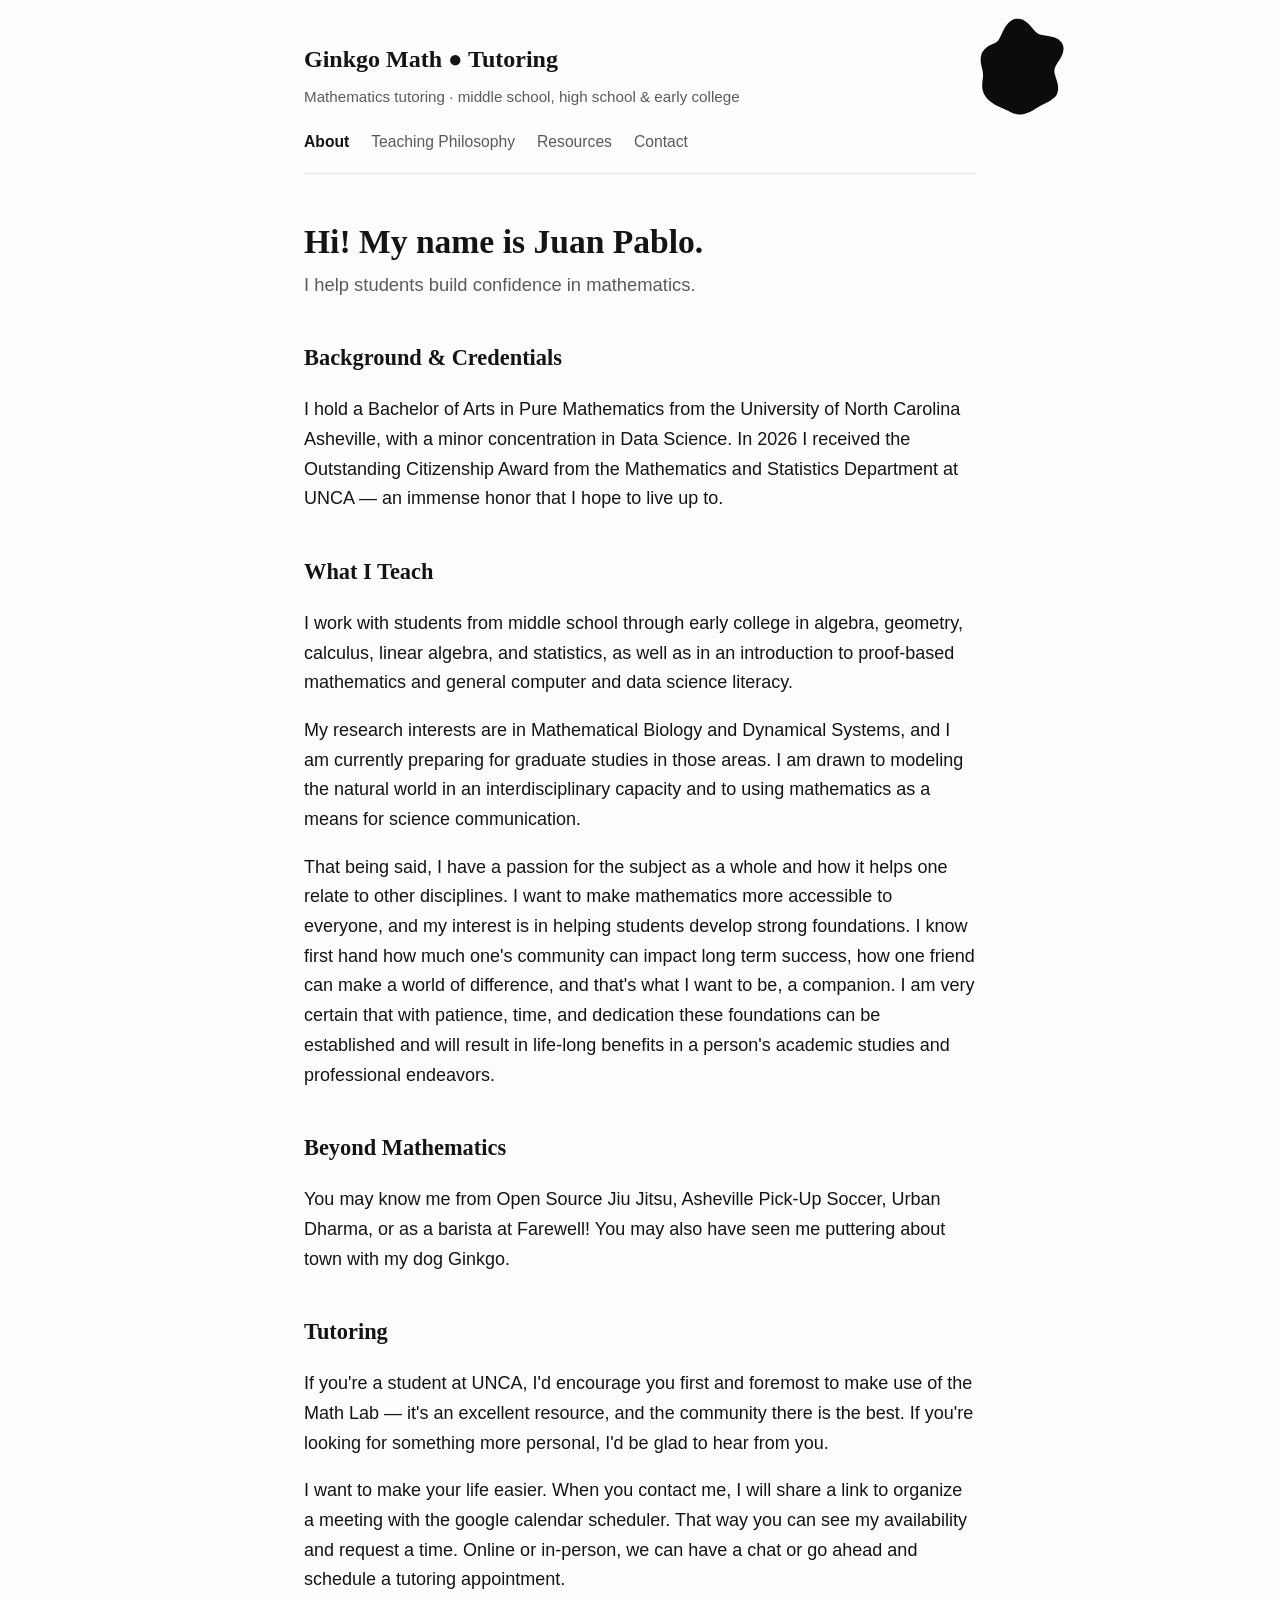
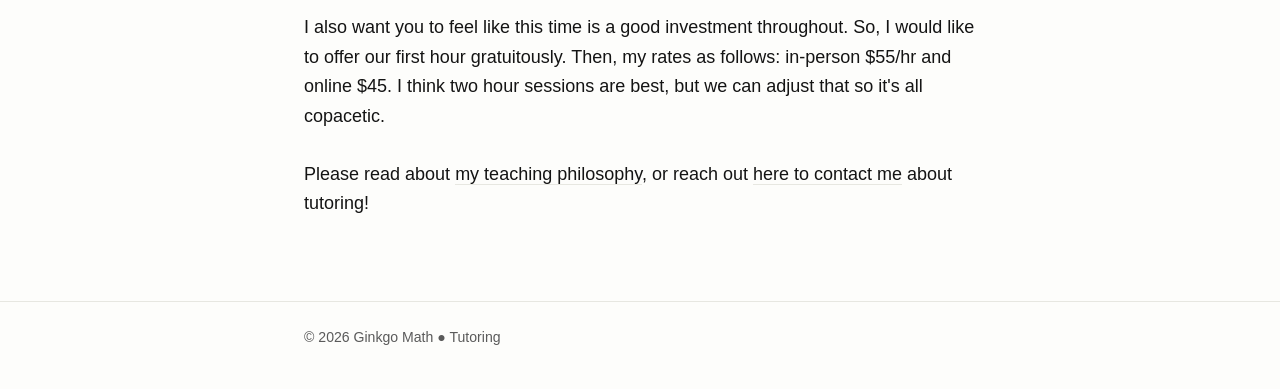
==== index.html @ 024a4784 "Enhance tutoring information and teaching philosophy Added sections on tutoring services and persona" ====
<!DOCTYPE html>
<!--
  ABOUT PAGE (home)
  Edit the text below. See README.md for a full editing guide.
-->
<html lang="en">
<head>
  <meta charset="utf-8">
  <meta name="viewport" content="width=device-width, initial-scale=1">
  <title>Ginkgo Math ● Tutoring</title>
  <meta name="description" content="Mathematics tutoring for middle school, high school, and early college students in Asheville.">
  <link rel="stylesheet" href="styles.css">
  <!-- animated inkblot background; remove this line to disable it -->
  <script defer src="assets/blob-bg.js"></script>
</head>
<body>
  <header class="site-header">
    <div class="container">
      <a class="brand" href="index.html">Ginkgo Math ● Tutoring</a>
      <p class="tagline">Mathematics tutoring · middle school, high school &amp; early college</p>
      <nav class="site-nav">
        <a href="index.html" class="active">About</a>
        <a href="philosophy.html">Teaching Philosophy</a>
        <a href="resources.html">Resources</a>
        <a href="contact.html">Contact</a>
      </nav>
    </div>
  </header>

  <main>
    <div class="container">
      <h1>Hi! My name is Juan Pablo.</h1>
      <p class="lead">
        I help students build confidence in mathematics.
      </p>

      <h2>Background &amp; Credentials</h2>
      <p>
        I hold a Bachelor of Arts in Pure Mathematics from the University of
        North Carolina Asheville, with a minor concentration in Data Science.
        In 2026 I received the Outstanding Citizenship Award from the
        Mathematics and Statistics Department at UNCA — an immense honor that
        I hope to live up to.
      </p>

      <h2>What I Teach</h2>
      
      <p>
        I work with students from middle school through early college in
        algebra, geometry, calculus, linear algebra, and statistics, as well
        as in an introduction to proof-based mathematics and general computer
        and data science literacy.
      </p>

      <p>
        My research interests are in Mathematical Biology and Dynamical
        Systems, and I am currently preparing for graduate studies in those
        areas. I am drawn to modeling the natural world in an interdisciplinary
        capacity and to using mathematics as a means for science communication.
      </p>

      <p>
        That being said, I have a passion for the subject as a whole and how it 
        helps one relate to other disciplines. I want to make mathematics 
        more accessible to everyone, and my interest is in helping students 
        develop strong foundations. I know first hand how much one's community 
        can impact long term success, how one friend can make a world of difference,
        and that's what I want to be, a companion. I am very certain that with patience, 
        time, and dedication these foundations can be established and will result
        in life-long benefits in a person's academic studies and professional endeavors.
      </p>

      <h2>Beyond Mathematics</h2>
      <p>
        You may know me from Open Source Jiu Jitsu, Asheville Pick-Up Soccer,
        Urban Dharma, or as a barista at Farewell! 
        You may also have seen me puttering about town with my dog Ginkgo. 
      </p> 
       
      <h2>Tutoring</h2>
      
      <p>
        If you're a student at UNCA, I'd encourage you first and foremost to
        make use of the Math Lab — it's an excellent resource, and the
        community there is the best. If you're looking for something more
        personal, I'd be glad to hear from you.
      </p>

       <p>
        I want to make your life easier. When you contact me, I will share 
         a link to organize a meeting with the google calendar scheduler. 
         That way you can see my availability and request a time. Online or in-person, 
         we can have a chat or go ahead and schedule a tutoring appointment.
      </p>

       <p>
        I also want you to feel like this time is a good investment throughout. 
        So, I would like to offer our first hour gratuitously. Then, my rates 
         as follows: in-person $55/hr and online $45. I think two hour sessions 
         are best, but we can adjust that so it's all copacetic. 
       </p>

      

      <p style="margin-top:28px;">
        Please read about <a href="philosophy.html">my teaching philosophy</a>,
        or reach out <a href="contact.html">here to contact me</a> about
        tutoring!
      </p>
    </div>
  </main>

  <footer class="site-footer">
    <div class="container">
      © <span id="year">2026</span> Ginkgo Math ● Tutoring
    </div>
  </footer>

  <!-- keeps the footer year current automatically -->
  <script>document.getElementById("year").textContent = new Date().getFullYear();</script>
</body>
</html>
---- styles.css ----
/* ============================================================
   SITE STYLES — Math Tutoring
   ------------------------------------------------------------
   You almost never need to touch the whole file.
   To re-theme the site, edit ONLY the variables in :root below.
   ============================================================ */

:root {
  /* ---------- COLORS (keep them light; text is near-black) ---------- */
  --color-bg:     #fdfdfb;  /* page background — very light */
  --color-text:   #141414;  /* main text — near-black */
  --color-muted:  #5a5a5a;  /* secondary / subtitle text */
  --color-link:   #141414;  /* link color */
  --color-rule:   #e7e7e1;  /* thin divider lines */

  /* ---------- FONTS ---------- */
  /* Headings use a serif for an academic feel; body uses a clean sans.
     Both are built into every device, so the site loads instantly with
     no external font downloads. */
  --font-heading: Georgia, "Times New Roman", serif;
  --font-body:    -apple-system, BlinkMacSystemFont, "Segoe UI", Roboto,
                  Helvetica, Arial, sans-serif;

  /* ---------- LAYOUT ---------- */
  --max-width: 720px;       /* content column width */

  /* ---------- CORNER ORNAMENT ---------- */
  /* How visible the little animated inkblot in the corner is
     (assets/blob-bg.js). 1 = solid black, lower = softer. */
  --ornament-opacity: 0.95;
  /* Size of the ornament (it's a square). */
  --ornament-size: 130px;
}

/* ---------- RESET / BASE ---------- */
* { box-sizing: border-box; }

html { -webkit-text-size-adjust: 100%; }

body {
  margin: 0;
  background: var(--color-bg);
  color: var(--color-text);
  font-family: var(--font-body);
  font-size: 18px;
  line-height: 1.65;
  /* keeps the footer at the bottom on short pages */
  min-height: 100vh;
  display: flex;
  flex-direction: column;
}

/* ---------- ANIMATED CORNER ORNAMENT ----------
   The morphing inkblot (assets/blob-bg.js) draws into a canvas inside this
   box. It scrolls with the page and is parked at the top-right, up by the
   header. Size/opacity come from the --ornament-* variables above. To nudge
   its exact position, edit `top` / `right` below. */
#blob-bg {
  position: absolute;
  top: 6px;
  right: -6px;                /* small screens: tuck into the top-right corner */
  width: calc(var(--ornament-size) * 0.62);
  height: calc(var(--ornament-size) * 0.62);
  z-index: 10;
  pointer-events: none;
  opacity: var(--ornament-opacity);
}
#blob-bg canvas { display: block; }

/* wide screens have room for the full-size ornament, just outside the right
   edge of the centered content column. */
@media (min-width: 1000px) {
  #blob-bg {
    top: 4px;
    right: calc(50% - (var(--max-width) / 2) - var(--ornament-size) * 0.66);
    width: var(--ornament-size);
    height: var(--ornament-size);
  }
}

/* ---------- LINKS ---------- */
a {
  color: var(--color-link);
  text-decoration: none;
  border-bottom: 1px solid var(--color-rule);
  transition: border-color 0.15s ease;
}
a:hover { border-bottom-color: var(--color-text); }

/* ---------- LAYOUT CONTAINER ---------- */
.container {
  width: 100%;
  max-width: var(--max-width);
  margin: 0 auto;
  padding: 0 24px;
}

/* ---------- HEADER / NAV ---------- */
.site-header {
  padding: 40px 0 8px;
}
.brand {
  font-family: var(--font-heading);
  font-size: 1.5rem;
  font-weight: 700;
  border: none;
  display: inline-block;
}
.brand:hover { border: none; }
.tagline {
  color: var(--color-muted);
  font-size: 0.95rem;
  margin: 4px 0 0;
}

.site-nav {
  margin-top: 20px;
  padding-bottom: 18px;
  border-bottom: 1px solid var(--color-rule);
  display: flex;
  flex-wrap: wrap;
  gap: 22px;
}
.site-nav a {
  border: none;
  color: var(--color-muted);
  font-size: 0.98rem;
}
.site-nav a:hover { color: var(--color-text); }
/* the current page's link is highlighted via class="active" */
.site-nav a.active { color: var(--color-text); font-weight: 600; }

/* ---------- MAIN CONTENT ---------- */
main {
  flex: 1;
  padding: 40px 0 64px;
}

h1 {
  font-family: var(--font-heading);
  font-size: 2.1rem;
  line-height: 1.2;
  margin: 0 0 8px;
}
h2 {
  font-family: var(--font-heading);
  font-size: 1.4rem;
  margin: 40px 0 10px;
}
.lead {
  color: var(--color-muted);
  font-size: 1.15rem;
  margin: 0 0 8px;
}

ul { padding-left: 1.2em; }
li { margin: 6px 0; }

/* a simple stacked list for resources / offerings */
.cards { margin-top: 8px; }
.card {
  padding: 18px 0;
  border-bottom: 1px solid var(--color-rule);
}
.card h3 {
  margin: 0 0 4px;
  font-size: 1.1rem;
}
.card p { margin: 0; color: var(--color-muted); }

/* pull-quote (used for the Russell quote on the philosophy page) */
blockquote {
  margin: 28px 0;
  padding: 2px 0 2px 22px;
  border-left: 3px solid var(--color-rule);
  font-family: var(--font-heading);
  font-style: italic;
  font-size: 1.18rem;
  line-height: 1.5;
}
blockquote cite {
  display: block;
  margin-top: 12px;
  font-family: var(--font-body);
  font-style: normal;
  font-size: 0.9rem;
  color: var(--color-muted);
}

/* contact details block */
.contact-line {
  font-size: 1.15rem;
  margin: 10px 0;
}
.contact-label {
  display: inline-block;
  min-width: 90px;
  color: var(--color-muted);
}

/* ---------- FOOTER ---------- */
.site-footer {
  border-top: 1px solid var(--color-rule);
  padding: 24px 0 40px;
  color: var(--color-muted);
  font-size: 0.88rem;
}

/* ---------- SMALL SCREENS ---------- */
@media (max-width: 480px) {
  body { font-size: 17px; }
  h1 { font-size: 1.8rem; }
  .site-header { padding-top: 28px; }
}
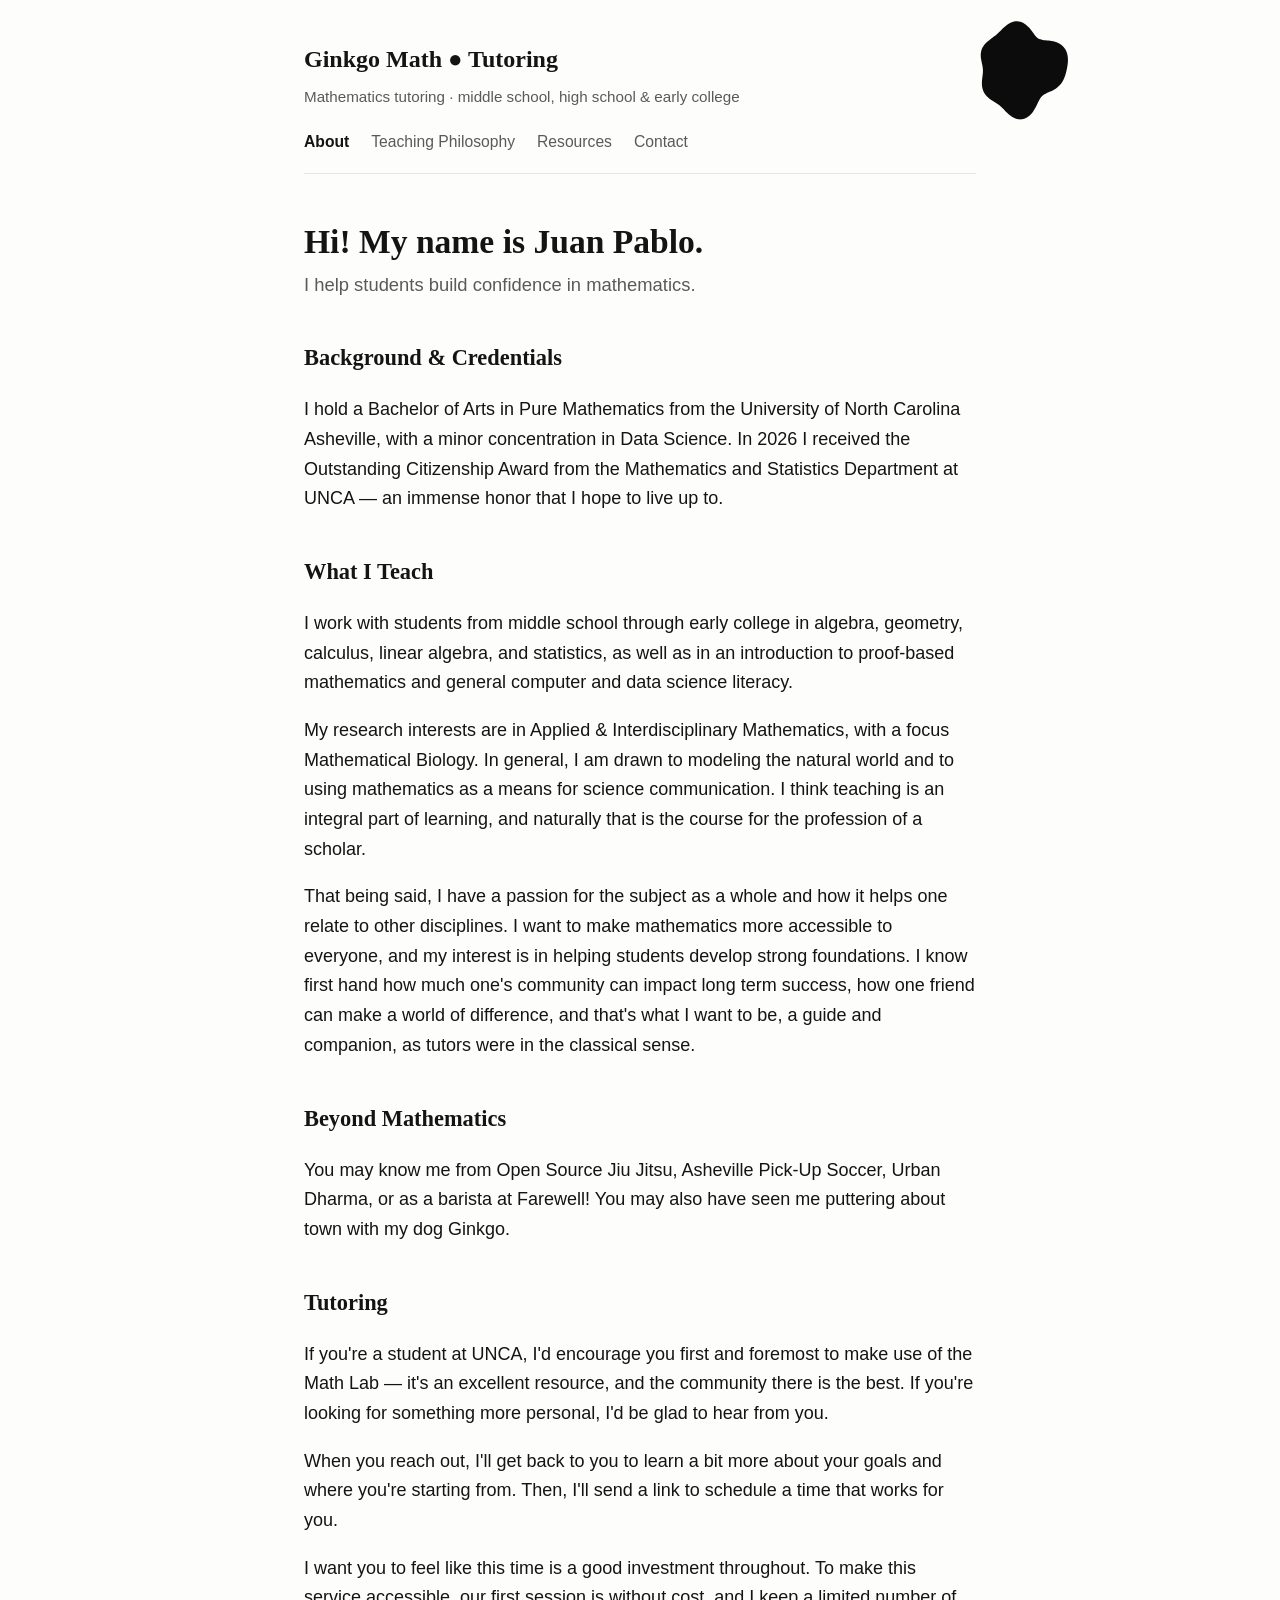
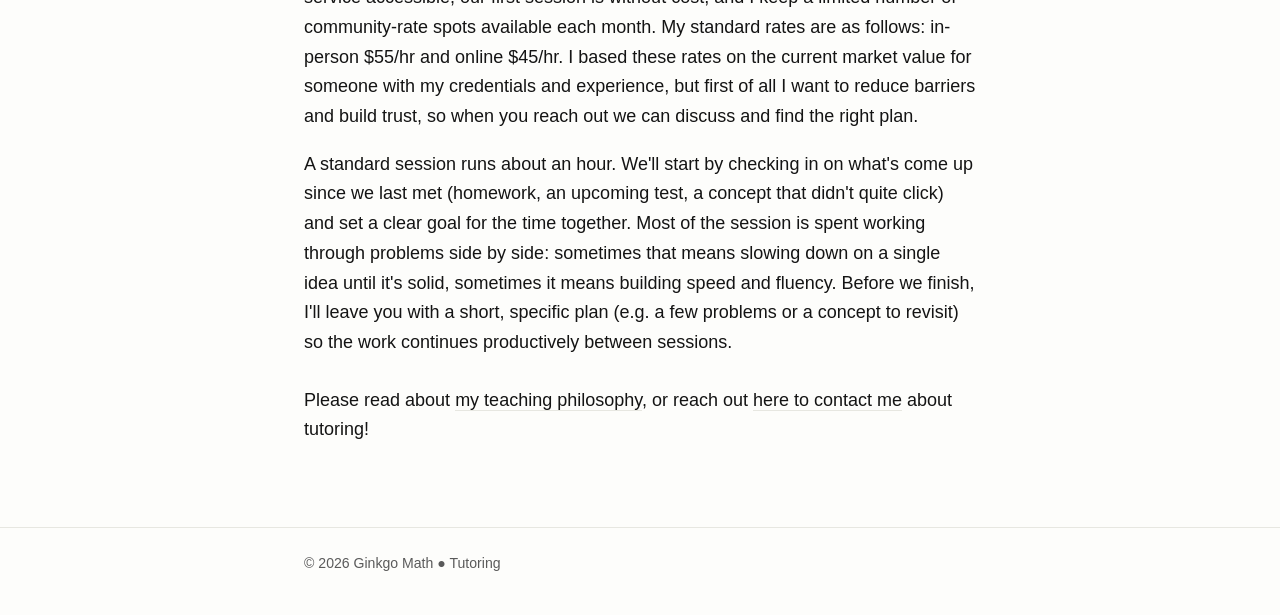
==== commit 92c6eb21: "Revise personal statement and tutoring details Updated research interests and tutoring approach for " ====
--- a/index.html
+++ b/index.html
@@ -53,10 +53,11 @@
       </p>
 
       <p>
-        My research interests are in Mathematical Biology and Dynamical
-        Systems, and I am currently preparing for graduate studies in those
-        areas. I am drawn to modeling the natural world in an interdisciplinary
-        capacity and to using mathematics as a means for science communication.
+        My research interests are in Applied & Interdisciplinary Mathematics, with a focus
+        Mathematical Biology. In general, I am drawn to modeling the natural world 
+        and to using mathematics as a means for science communication.
+        I think teaching is an integral part of learning, and naturally that is 
+        the course for the profession of a scholar. 
       </p>
 
       <p>
@@ -65,9 +66,7 @@
         more accessible to everyone, and my interest is in helping students 
         develop strong foundations. I know first hand how much one's community 
         can impact long term success, how one friend can make a world of difference,
-        and that's what I want to be, a companion. I am very certain that with patience, 
-        time, and dedication these foundations can be established and will result
-        in life-long benefits in a person's academic studies and professional endeavors.
+        and that's what I want to be, a guide and companion, as tutors were in the classical sense.
       </p>
 
       <h2>Beyond Mathematics</h2>
@@ -87,19 +86,24 @@
       </p>
 
        <p>
-        I want to make your life easier. When you contact me, I will share 
-         a link to organize a meeting with the google calendar scheduler. 
-         That way you can see my availability and request a time. Online or in-person, 
-         we can have a chat or go ahead and schedule a tutoring appointment.
+       When you reach out, I'll get back to you to learn a bit more about your goals and where you're starting from. 
+       Then, I'll send a link to schedule a time that works for you.
       </p>
 
        <p>
-        I also want you to feel like this time is a good investment throughout. 
-        So, I would like to offer our first hour gratuitously. Then, my rates 
-         as follows: in-person $55/hr and online $45. I think two hour sessions 
-         are best, but we can adjust that so it's all copacetic. 
+        I want you to feel like this time is a good investment throughout.
+        To make this service accessible, our first session is without cost, and 
+        I keep a limited number of community-rate spots available each month.
+        My standard rates are as follows: in-person $55/hr and online $45/hr. 
+        I based these rates on the current market value 
+        for someone with my credentials and experience, but first of all I want 
+        to reduce barriers and build trust, so when you 
+        reach out we can discuss and find the right plan. 
        </p>
 
+      <p>
+        A standard session runs about an hour. We'll start by checking in on what's come up since we last met (homework, an upcoming test, a concept that didn't quite click) and set a clear goal for the time together. Most of the session is spent working through problems side by side: sometimes that means slowing down on a single idea until it's solid, sometimes it means building speed and fluency. Before we finish, I'll leave you with a short, specific plan (e.g. a few problems or a concept to revisit) so the work continues productively between sessions.
+       </p>
       
 
       <p style="margin-top:28px;">
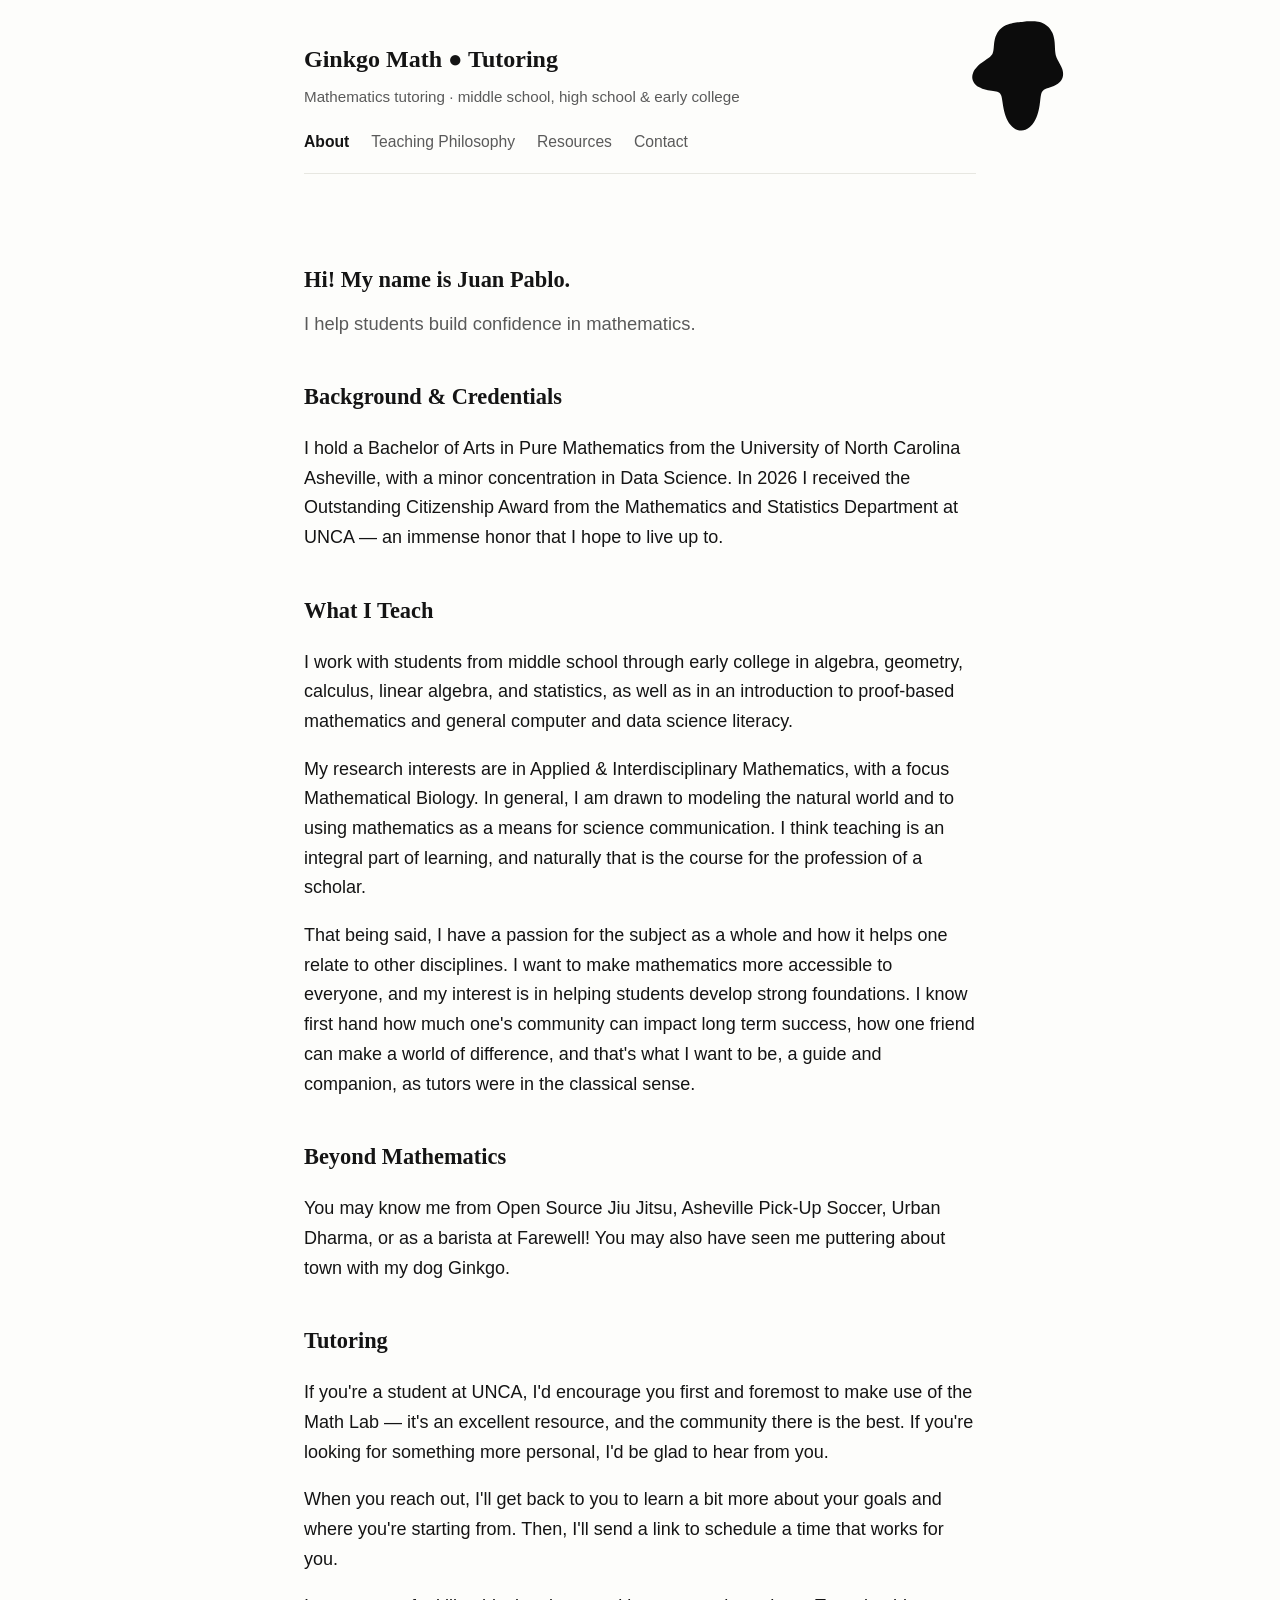
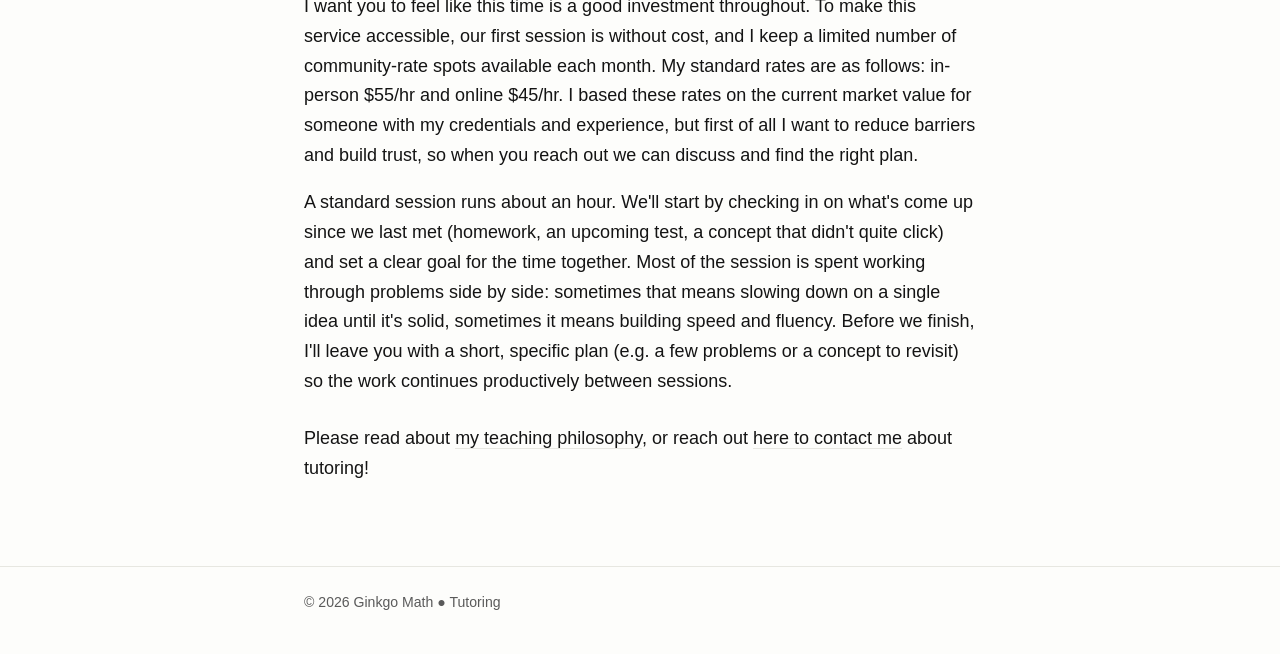
==== commit 6f231e61: "Change header from h1 to h2" ====
--- a/index.html
+++ b/index.html
@@ -29,7 +29,7 @@
 
   <main>
     <div class="container">
-      <h1>Hi! My name is Juan Pablo.</h1>
+      <h2>Hi! My name is Juan Pablo.</h2>
       <p class="lead">
         I help students build confidence in mathematics.
       </p>
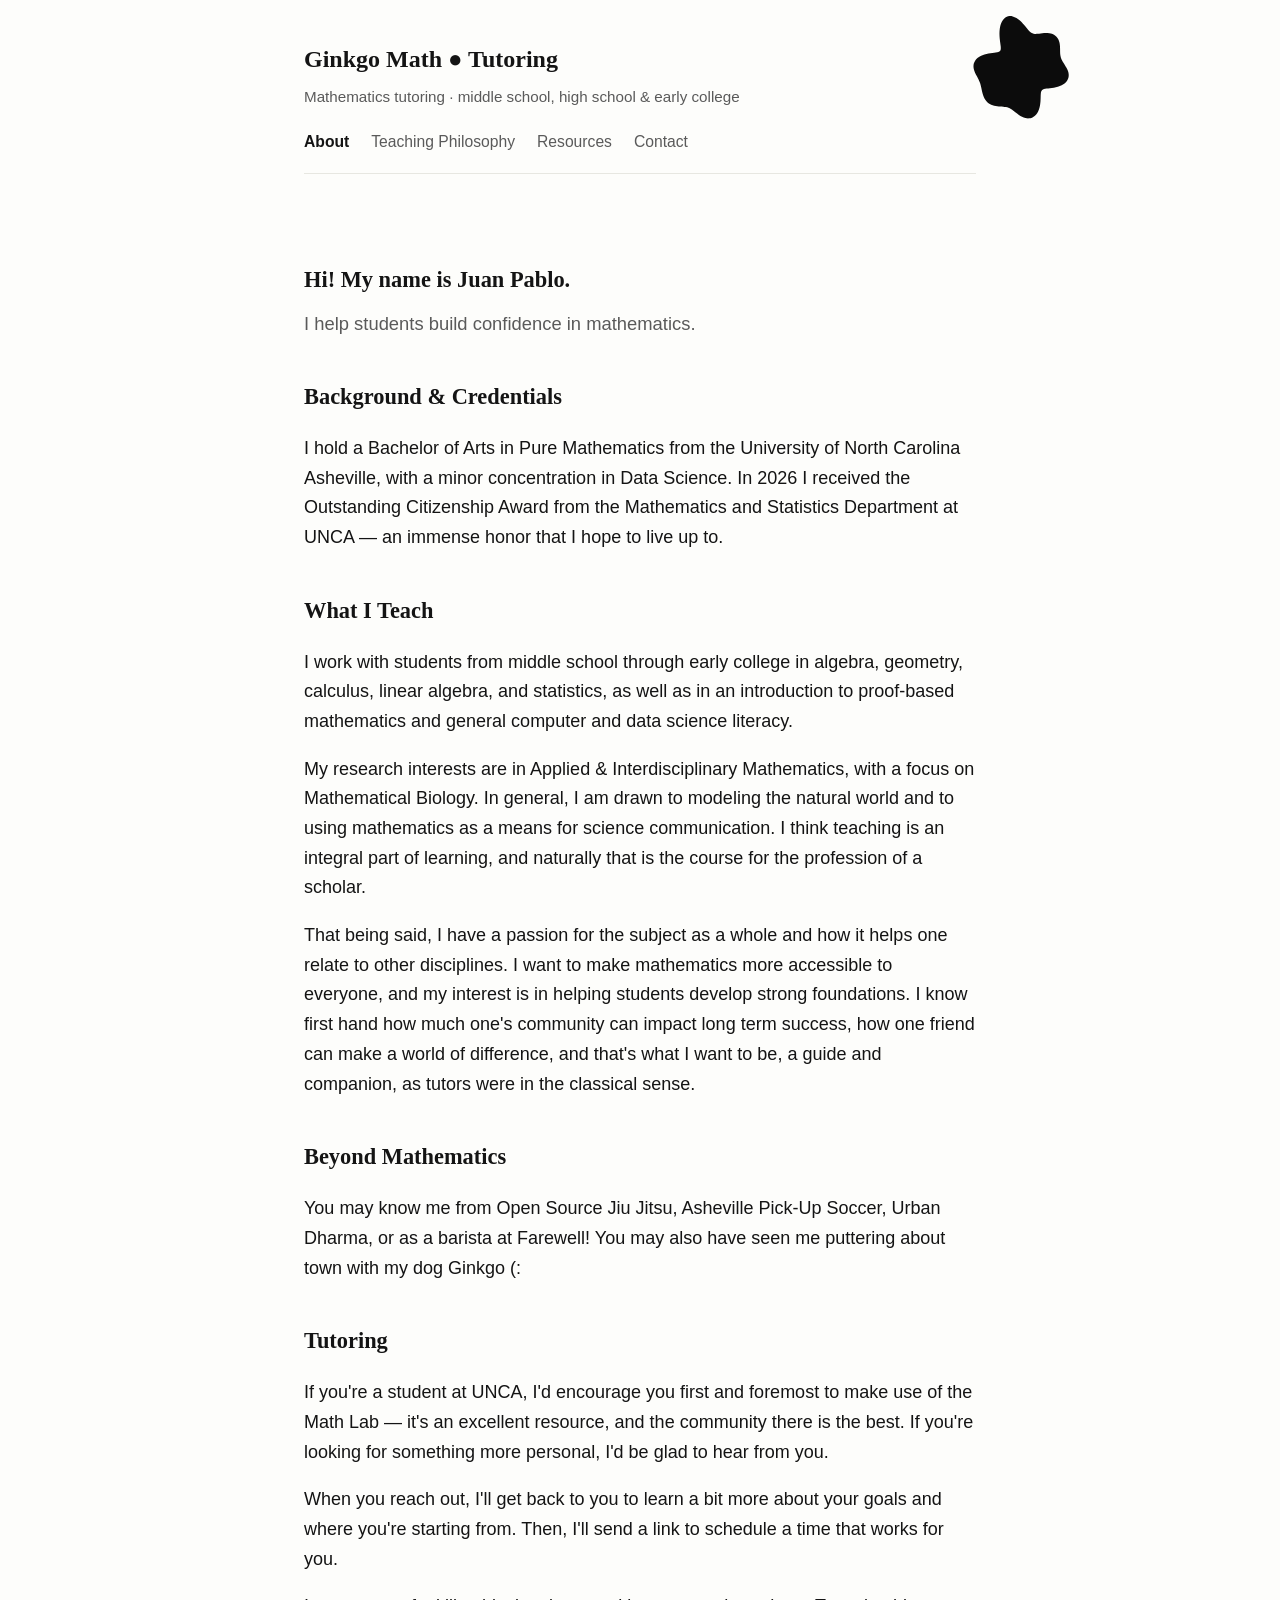
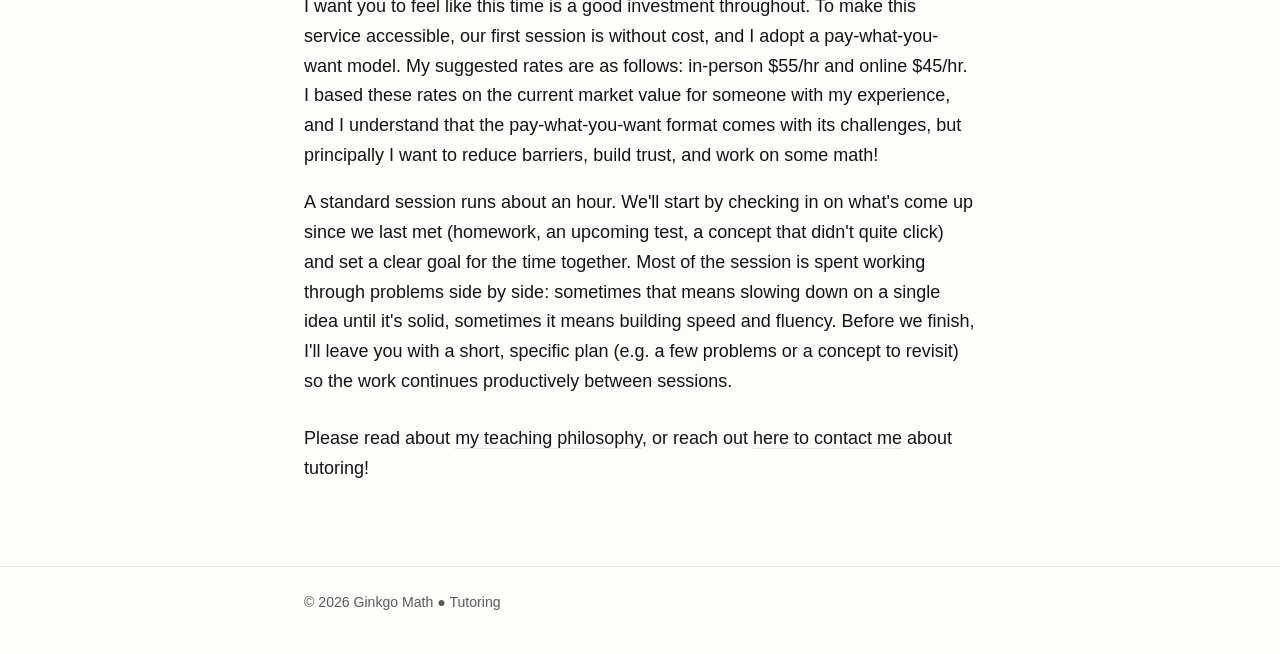
==== commit 4e1f46cf: "Revise tutoring rates and description for clarity Updated text for clarity and inclusivity in tutori" ====
--- a/index.html
+++ b/index.html
@@ -53,7 +53,7 @@
       </p>
 
       <p>
-        My research interests are in Applied & Interdisciplinary Mathematics, with a focus
+        My research interests are in Applied & Interdisciplinary Mathematics, with a focus on
         Mathematical Biology. In general, I am drawn to modeling the natural world 
         and to using mathematics as a means for science communication.
         I think teaching is an integral part of learning, and naturally that is 
@@ -73,7 +73,7 @@
       <p>
         You may know me from Open Source Jiu Jitsu, Asheville Pick-Up Soccer,
         Urban Dharma, or as a barista at Farewell! 
-        You may also have seen me puttering about town with my dog Ginkgo. 
+        You may also have seen me puttering about town with my dog Ginkgo (:
       </p> 
        
       <h2>Tutoring</h2>
@@ -93,12 +93,12 @@
        <p>
         I want you to feel like this time is a good investment throughout.
         To make this service accessible, our first session is without cost, and 
-        I keep a limited number of community-rate spots available each month.
-        My standard rates are as follows: in-person $55/hr and online $45/hr. 
+        I adopt a pay-what-you-want model. My suggested rates are as follows: 
+        in-person $55/hr and online $45/hr.
         I based these rates on the current market value 
-        for someone with my credentials and experience, but first of all I want 
-        to reduce barriers and build trust, so when you 
-        reach out we can discuss and find the right plan. 
+        for someone with my experience, and I understand that the pay-what-you-want format
+        comes with its challenges, but principally I want 
+        to reduce barriers, build trust, and work on some math! 
        </p>
 
       <p>
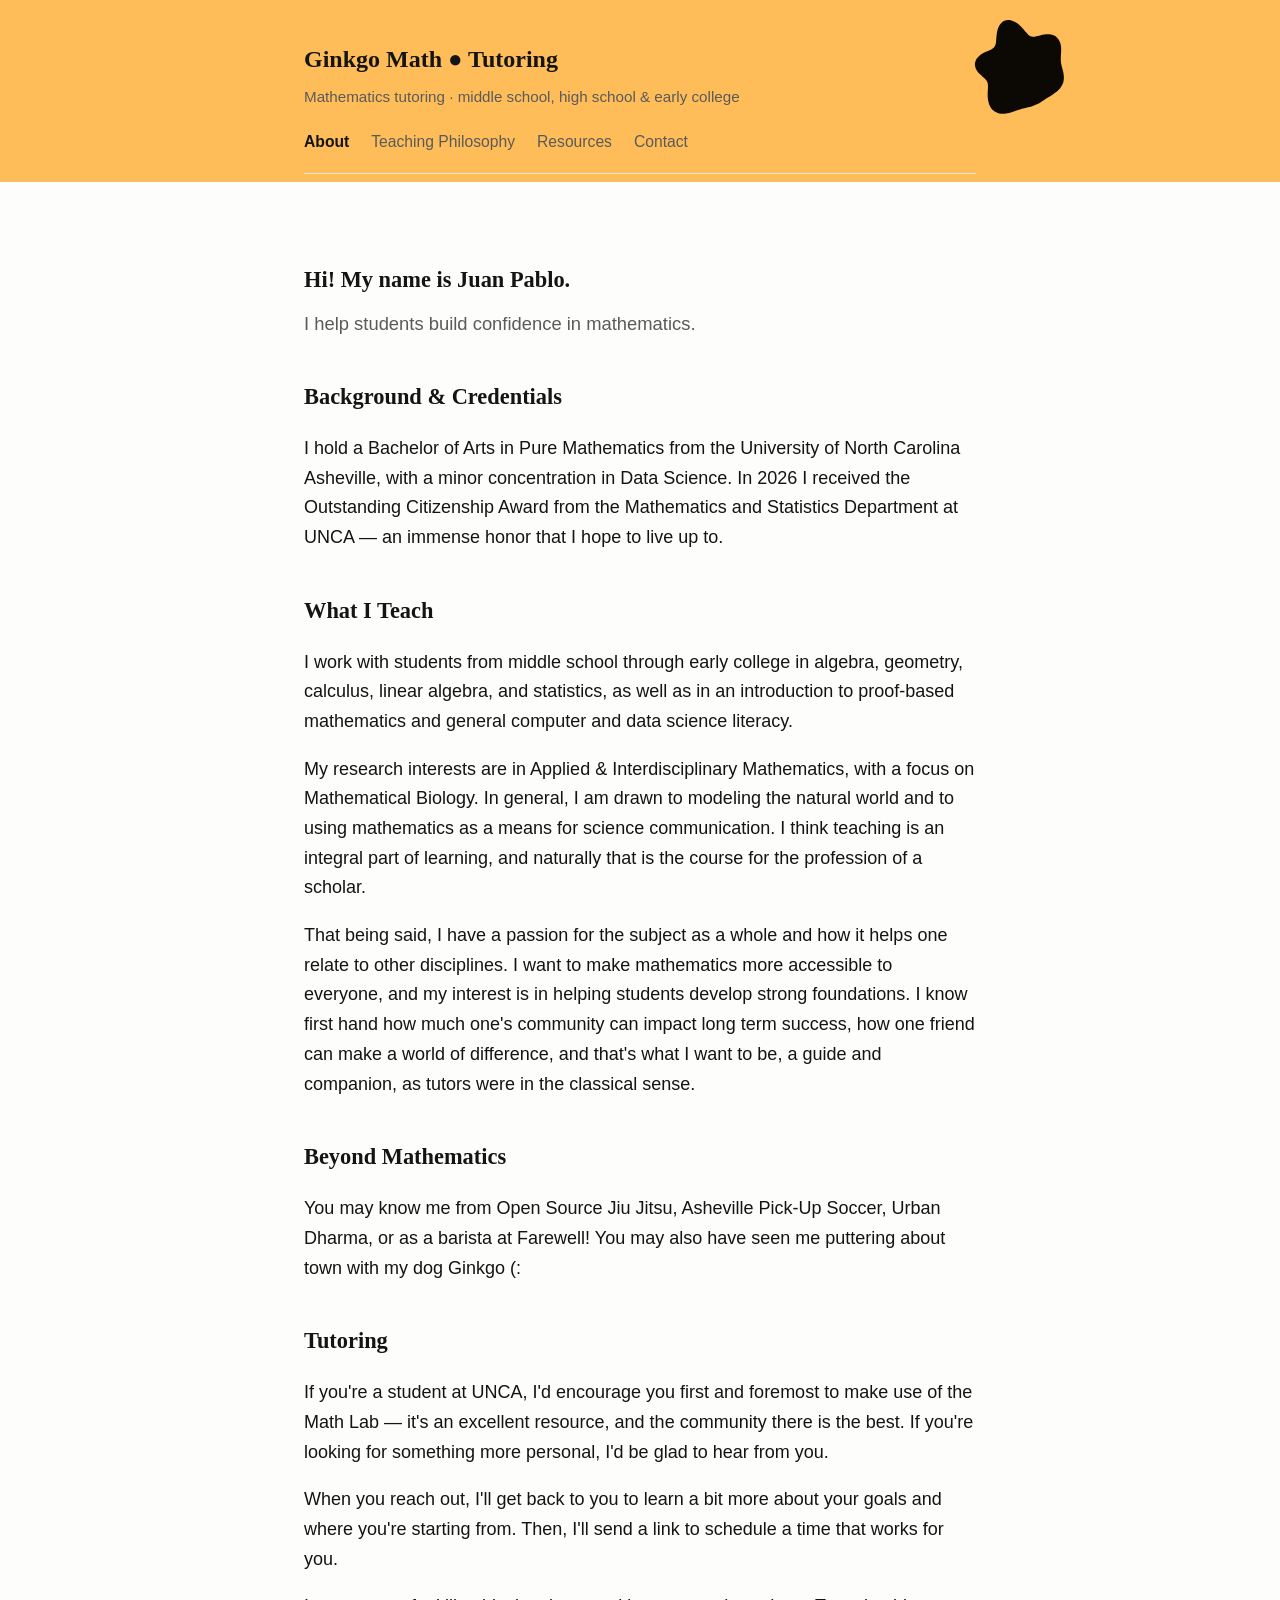
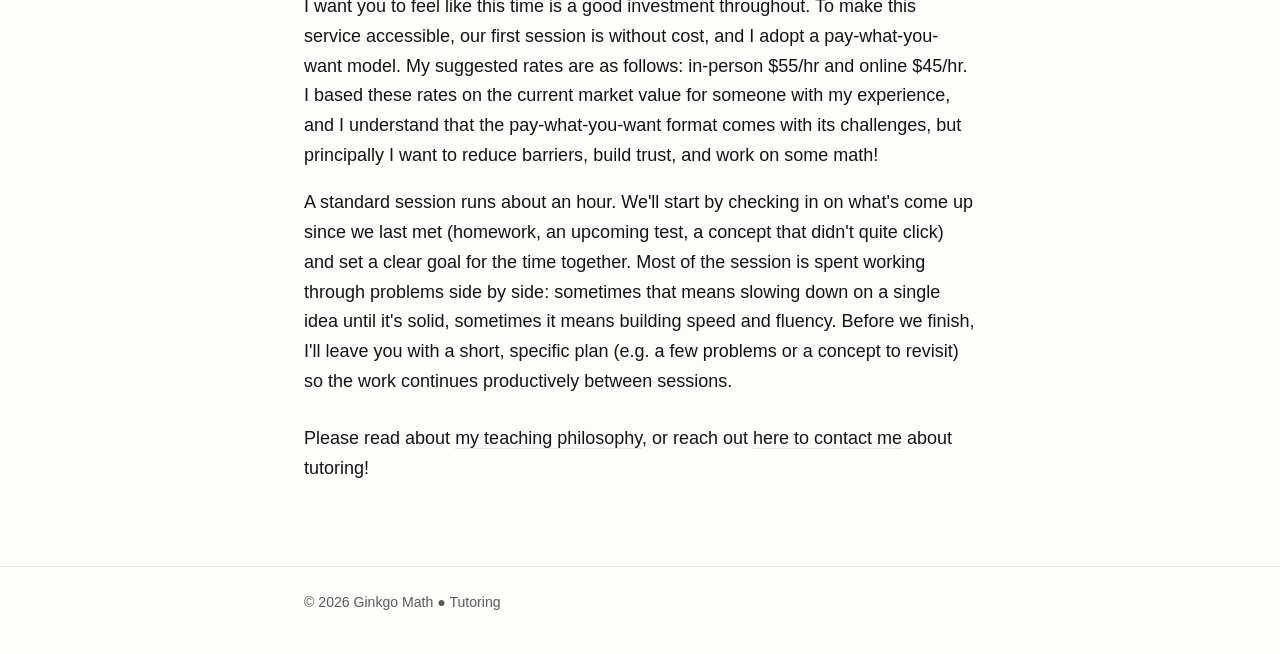
==== commit c0cfc3cb: "Change header background color in index.html" ====
--- a/index.html
+++ b/index.html
@@ -14,7 +14,7 @@
   <script defer src="assets/blob-bg.js"></script>
 </head>
 <body>
-  <header class="site-header">
+  <header style="background-color:#FFBD59 ;" class="site-header">
     <div class="container">
       <a class="brand" href="index.html">Ginkgo Math ● Tutoring</a>
       <p class="tagline">Mathematics tutoring · middle school, high school &amp; early college</p>
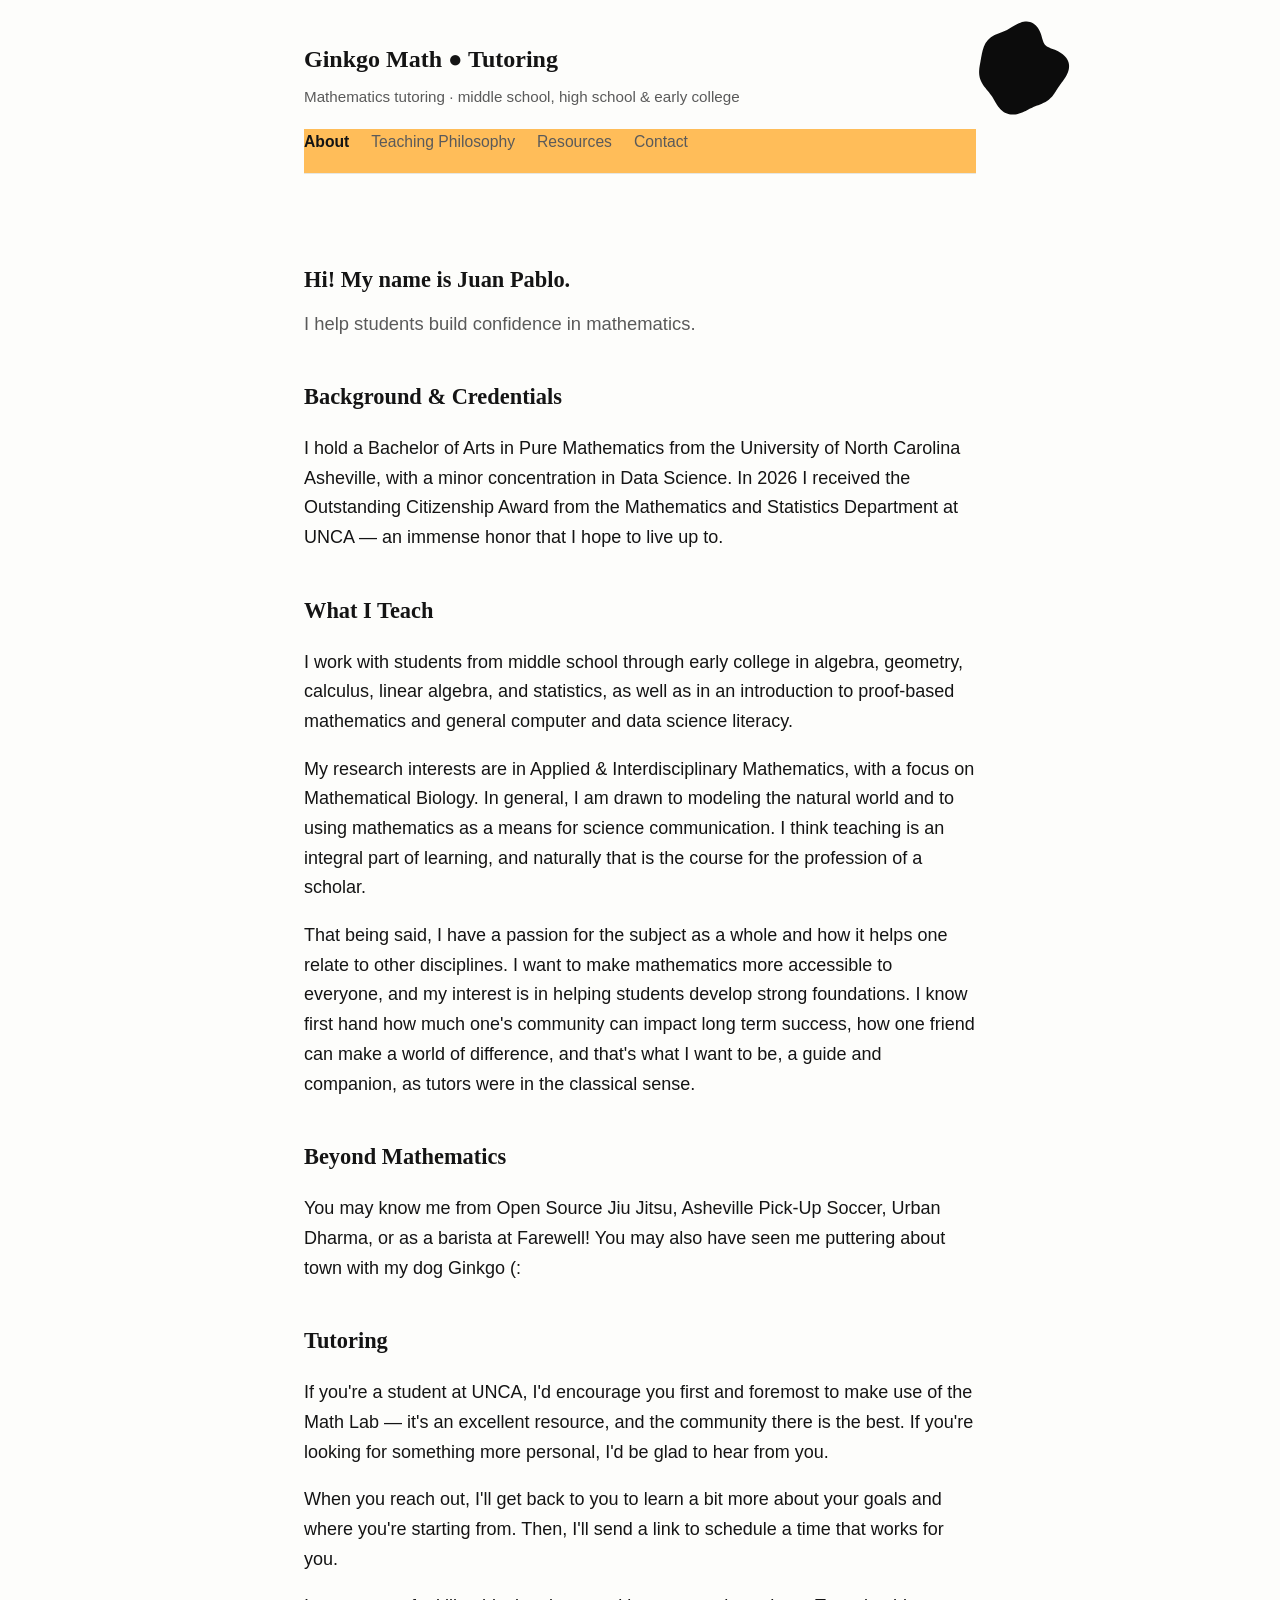
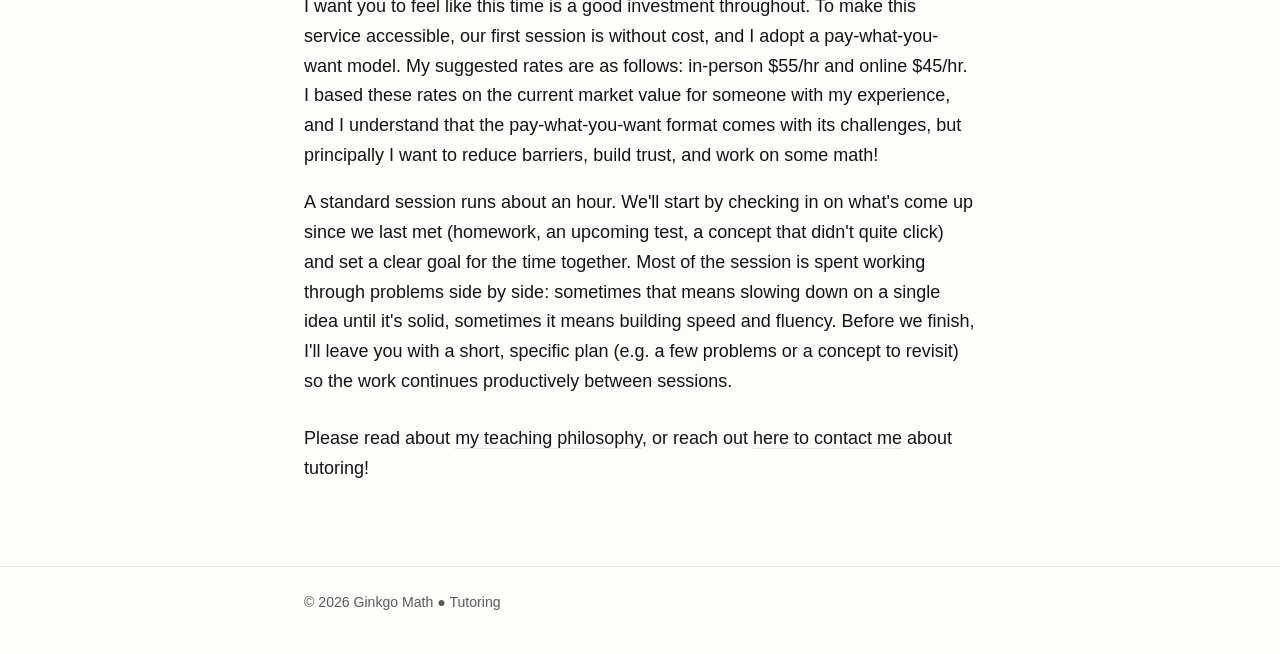
==== commit 687e4849: "Remove inline background color from header" ====
--- a/index.html
+++ b/index.html
@@ -14,11 +14,11 @@
   <script defer src="assets/blob-bg.js"></script>
 </head>
 <body>
-  <header style="background-color:#FFBD59 ;" class="site-header">
+  <header  class="site-header">
     <div class="container">
       <a class="brand" href="index.html">Ginkgo Math ● Tutoring</a>
       <p class="tagline">Mathematics tutoring · middle school, high school &amp; early college</p>
-      <nav class="site-nav">
+      <nav style="background-color:#FFBD59 ;" class="site-nav">
         <a href="index.html" class="active">About</a>
         <a href="philosophy.html">Teaching Philosophy</a>
         <a href="resources.html">Resources</a>
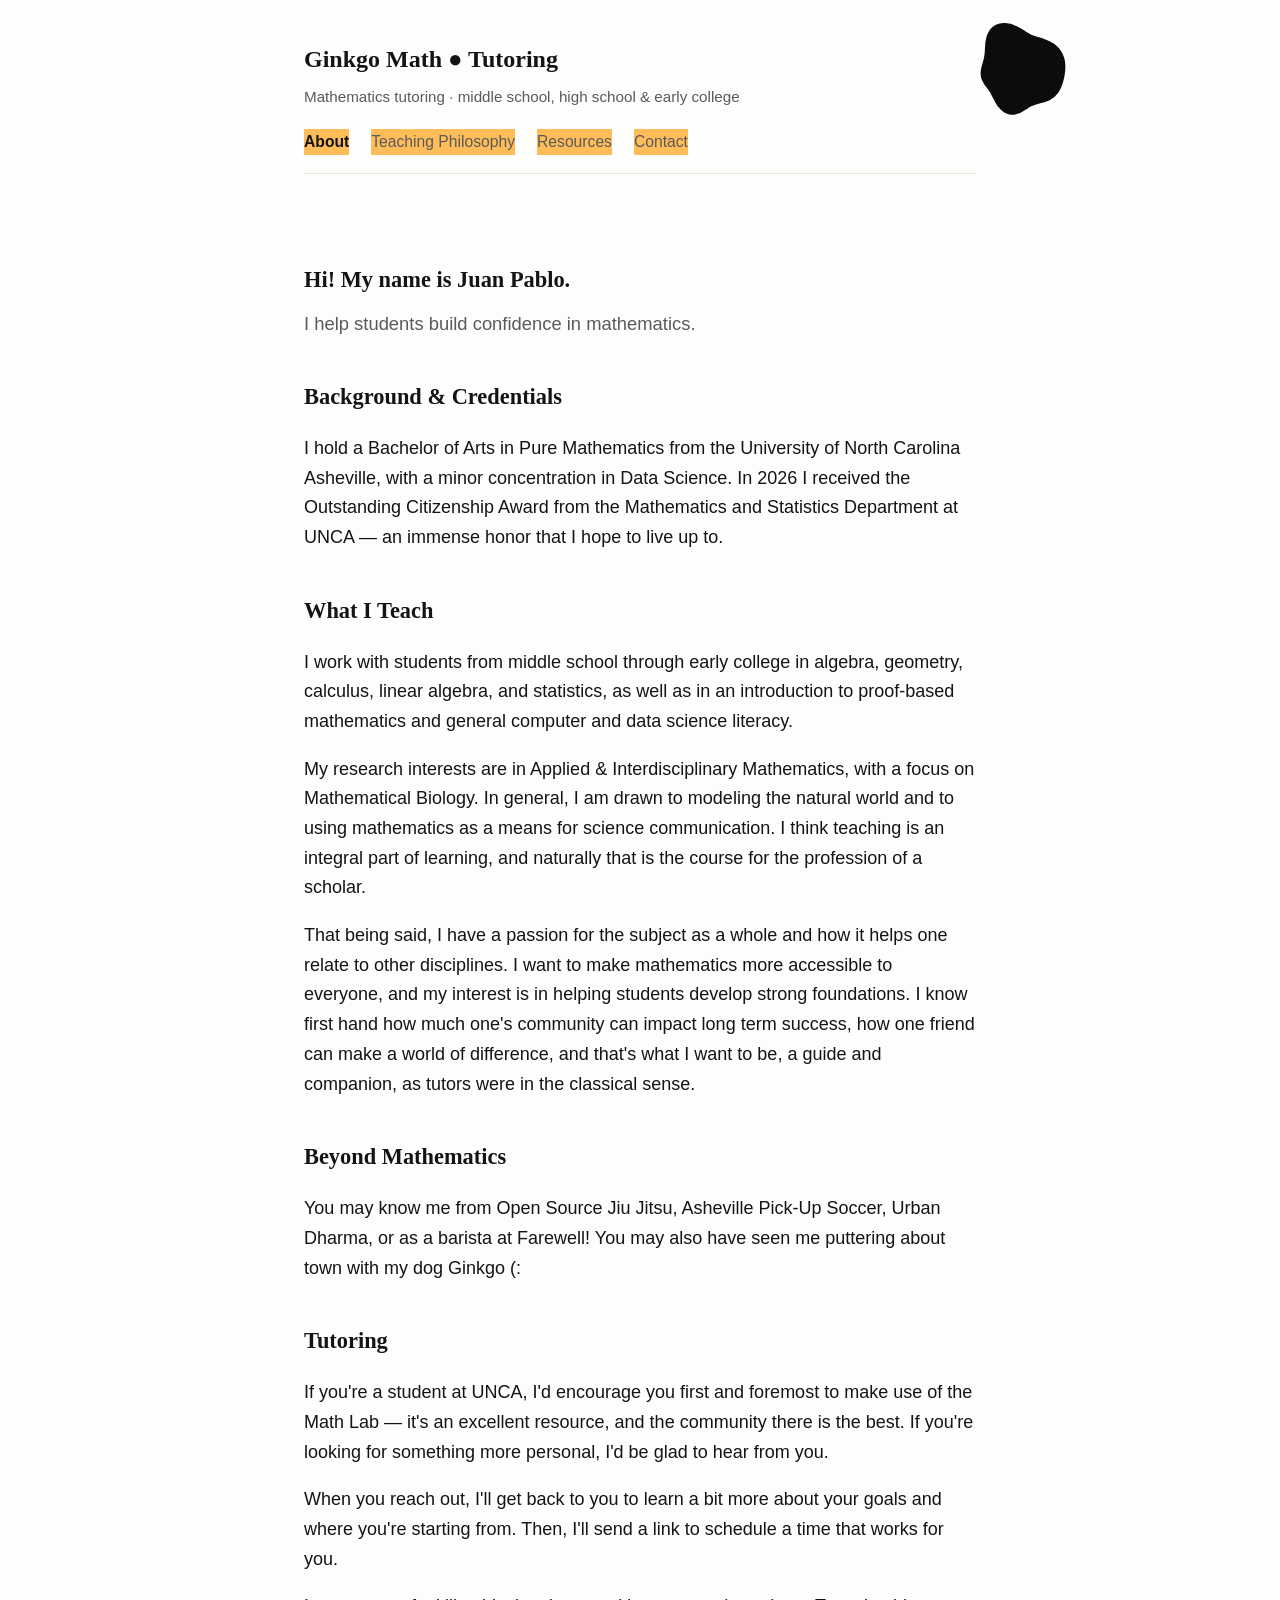
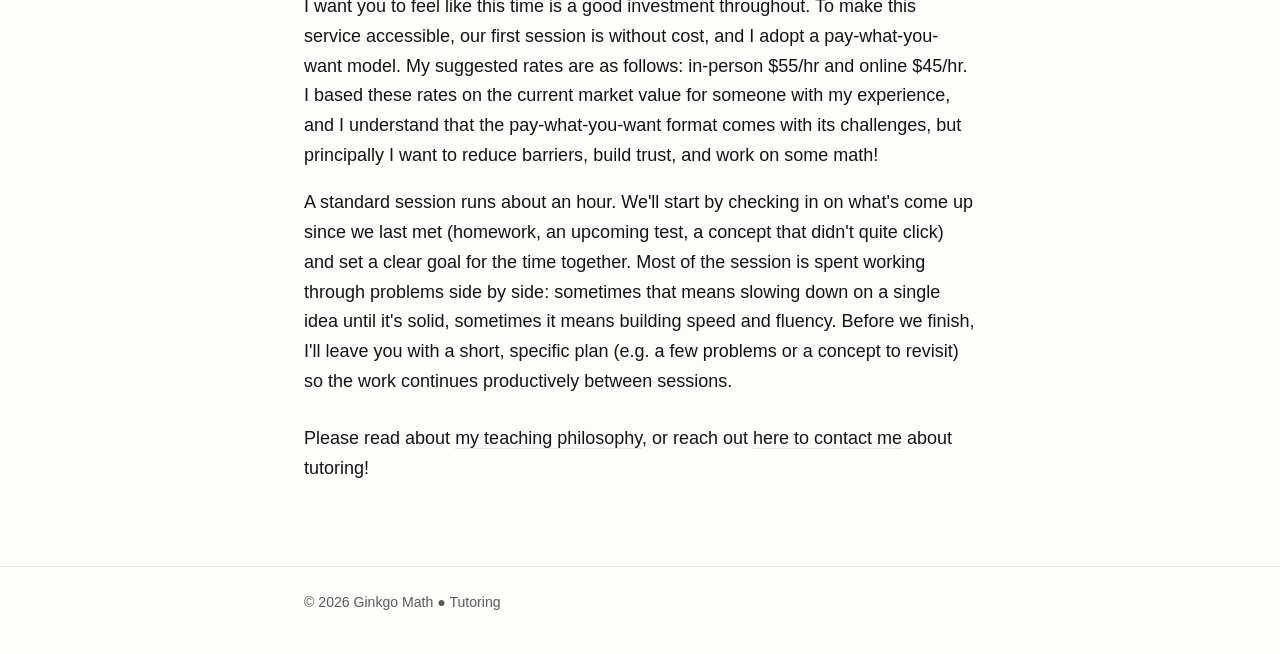
==== commit 87dee4fc: "Refactor navigation bar styles in index.html" ====
--- a/index.html
+++ b/index.html
@@ -18,11 +18,11 @@
     <div class="container">
       <a class="brand" href="index.html">Ginkgo Math ● Tutoring</a>
       <p class="tagline">Mathematics tutoring · middle school, high school &amp; early college</p>
-      <nav style="background-color:#FFBD59 ;" class="site-nav">
-        <a href="index.html" class="active">About</a>
-        <a href="philosophy.html">Teaching Philosophy</a>
-        <a href="resources.html">Resources</a>
-        <a href="contact.html">Contact</a>
+      <nav  class="site-nav">
+        <a style="background-color:#FFBD59 ;" href="index.html" class="active">About</a>
+        <a style="background-color:#FFBD59 ;" href="philosophy.html">Teaching Philosophy</a>
+        <a style="background-color:#FFBD59 ;" href="resources.html">Resources</a>
+        <a style="background-color:#FFBD59 ;" href="contact.html">Contact</a>
       </nav>
     </div>
   </header>
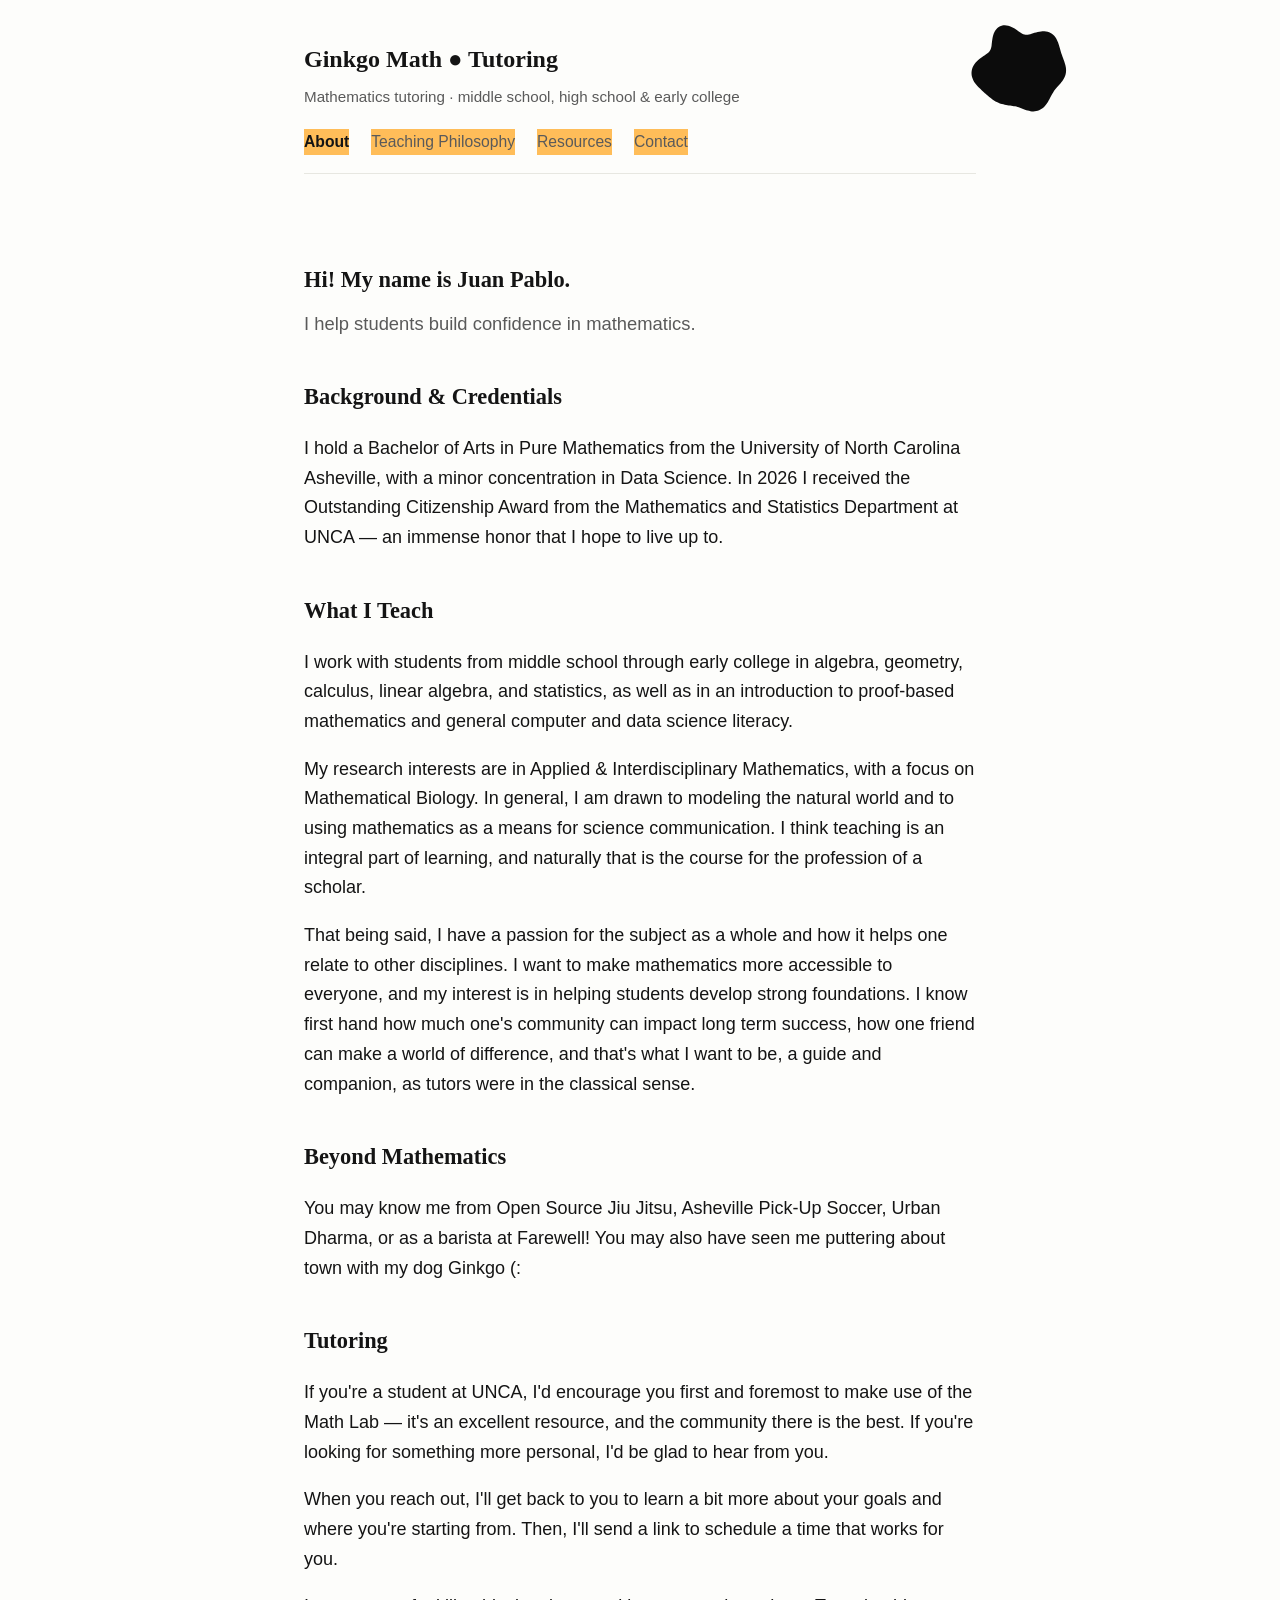
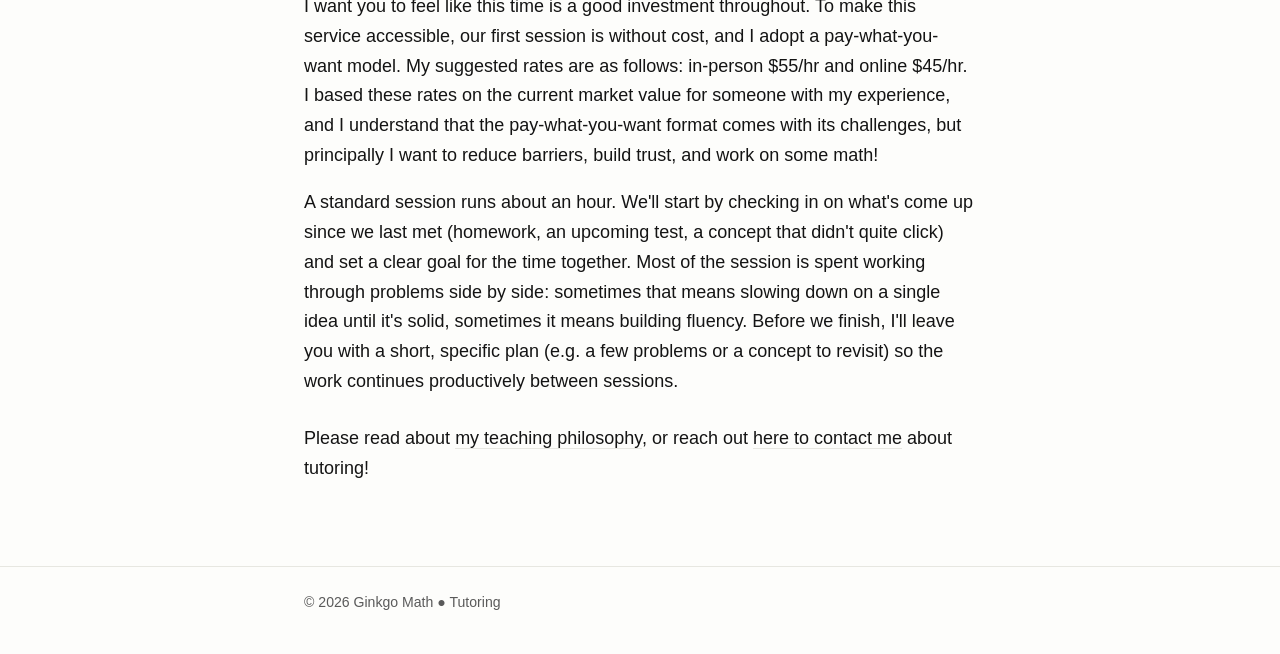
==== commit d9b6661a: "Refine session description for clarity and fluency" ====
--- a/index.html
+++ b/index.html
@@ -102,7 +102,7 @@
        </p>
 
       <p>
-        A standard session runs about an hour. We'll start by checking in on what's come up since we last met (homework, an upcoming test, a concept that didn't quite click) and set a clear goal for the time together. Most of the session is spent working through problems side by side: sometimes that means slowing down on a single idea until it's solid, sometimes it means building speed and fluency. Before we finish, I'll leave you with a short, specific plan (e.g. a few problems or a concept to revisit) so the work continues productively between sessions.
+        A standard session runs about an hour. We'll start by checking in on what's come up since we last met (homework, an upcoming test, a concept that didn't quite click) and set a clear goal for the time together. Most of the session is spent working through problems side by side: sometimes that means slowing down on a single idea until it's solid, sometimes it means building fluency. Before we finish, I'll leave you with a short, specific plan (e.g. a few problems or a concept to revisit) so the work continues productively between sessions.
        </p>
       
 
